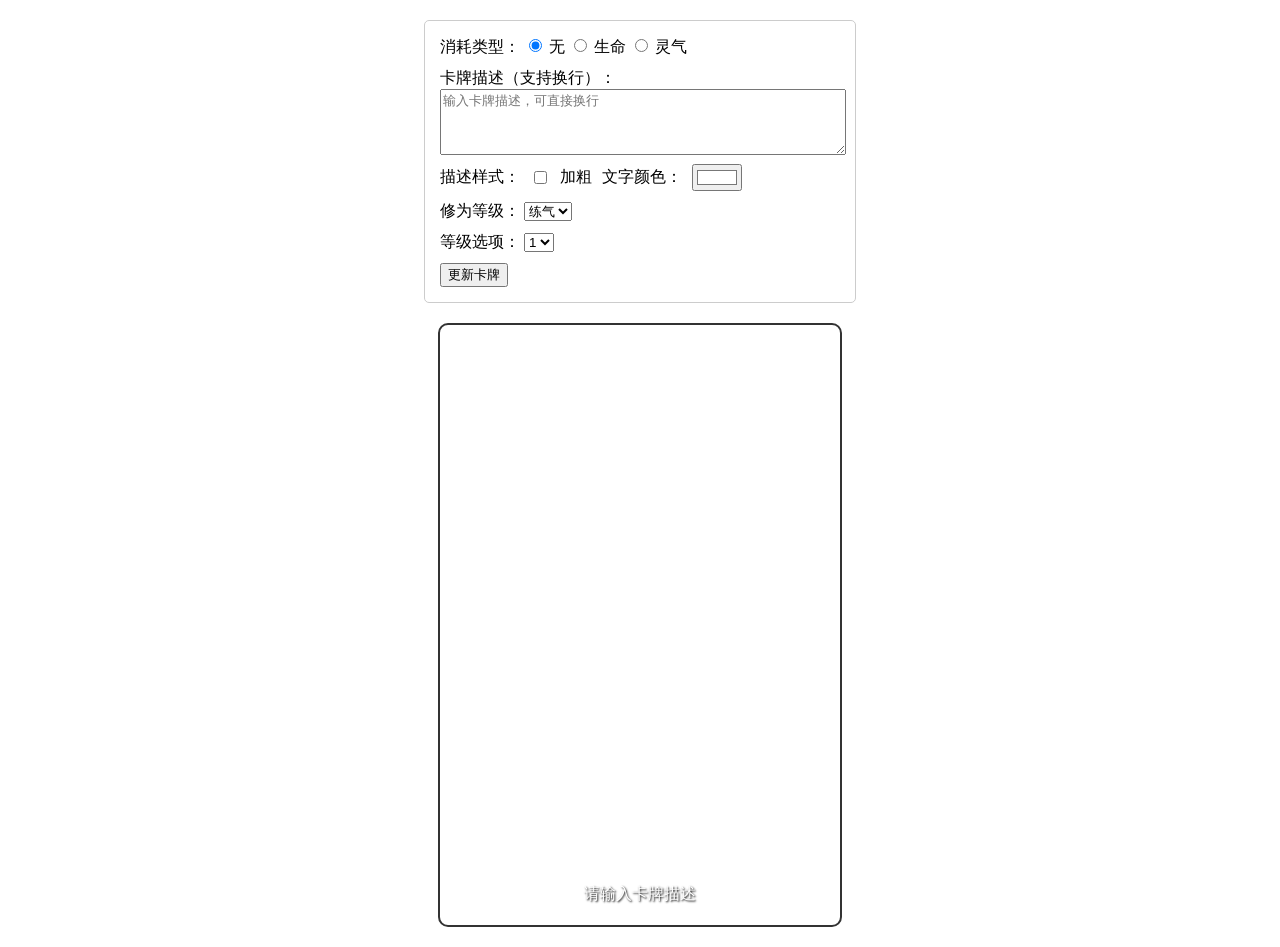
==== index.html @ ec256c12 "Add files via upload" ====
<!DOCTYPE html>
<html lang="zh-CN">
<head>
    <meta charset="UTF-8">
    <title>卡牌生成器</title>
    <style>
        .card-container {
            width: 400px;
            height: 600px;
            margin: 20px auto;
            border: 2px solid #333;
            border-radius: 10px;
            position: relative;
            overflow: hidden;
        }
        .card-bg {
            width: 100%;
            height: 100%;
            background-size: cover;
            background-position: center;
            transition: background-image 0.3s ease;
        }
        .cost-wrapper {
            position: absolute;
            top: 20px;
            left: 20px;
            width: 40px;
            height: 40px;
            position: relative;
        }
        .cost-icon {
            width: 100%;
            height: 100%;
            display: none;
        }
        .cost-num {
            position: absolute;
            top: 0;
            left: 0;
            width: 100%;
            height: 100%;
            line-height: 40 line-height: 40px;
            text-align: center;
            color: #fff;
            font-size: 18px;
            text-shadow: 1px 1px 2px #000;
            display: none;
        }
        .card-desc {
            position: absolute;
            bottom: 20px;
            left: 0;
            right: 0;
            padding: 0 15px;
            text-align: center;
            white-space: pre-line;
            text-shadow: 1px 1px 2px #000;
            transition: color 0.3s ease, font-weight 0.3s ease;
        }
        .config-panel {
            width: 400px;
            margin: 20px auto;
            padding: 15px;
            border: 1px solid #ccc;
            border-radius: 5px;
        }
        .config-item {
            margin-bottom: 10px;
        }
        textarea {
            width: 100%;
            min-height: 60px;
            resize: vertical;
        }
        .cost-num-input {
            display: none;
            width: 60px;
            margin-left: 10px;
        }
        .desc-style-controls {
            margin-top: 5px;
            display: flex;
            gap: 10px;
            align-items: center;
        }
    </style>
</head>
<body>
    <div class="config-panel">
        <!-- 消耗类型单选及数字输入 -->
        <div class="config-item">
            <label>消耗类型：</label>
            <input type="radio" name="costType" value="none" checked> 无
            <input type="radio" name="costType" value="life"> 生命
            <input type="radio" name="costType" value="spirit"> 灵气
            <input type="number" id="costNumInput" class="cost-num-input" placeholder="数值" min="1" value="1">
        </div>
        <!-- 卡牌描述及样式控制 -->
        <div class="config-item">
            <label>卡牌描述（支持换行）：</label>
            <textarea id="descInput" placeholder="输入卡牌描述，可直接换行"></textarea>
            <div class="desc-style-controls">
                <label>描述样式：</label>
                <input type="checkbox" id="descBold"> 加粗
                <label>文字颜色：</label>
                <input type="color" id="descColor" value="#ffffff">
            </div>
        </div>
        <!-- 修为和等级项 -->
        <div class="config-item">
            <label>修为等级：</label>
            <select id="xiuweiSelect">
                <option value="Lianqi">练气</option>
                <option value="Zhuji">筑基</option>
                <option value="Jindan">金丹</option>
                <option value="Yingyuan">元婴</option>
                <option value="Huashen">化神</option>
                <option value="Fanxu">返虚</option>
            </select>
        </div>
        <div class="config-item">
            <label>等级选项：</label>
            <select id="levelSelect">
                <option value="0">1</option>
                <option value="1">2</option>
                <option value="2">3</option>
            </select>
        </div>
        <button onclick="updateCard()">更新卡牌</button>
    </div>

    <div class="card-container">
        <div class="card-bg" id="cardBg"></div>
        <div class="cost-wrapper">
            <img id="costIcon" class="cost-icon" src="" alt="消耗图标">
            <div id="costNum" class="cost-num"></div>
        </div>
        <div class="card-desc" id="cardDesc"></div>
    </div>

    <script>
        // 监听消耗类型切换，控制数字输入框显示
        const costTypeRadios = document.querySelectorAll('input[name="costType"]');
        const costNumInput = document.getElementById('costNumInput');
        costTypeRadios.forEach(radio => {
            radio.addEventListener('change', function() {
                costNumInput.style.display = this.value === 'none' ? 'none' : 'inline-block';
                updateCard();
            });
        });

        // 监听描述样式控件变化，实时更新
        const descBold = document.getElementById('descBold');
        const descColor = document.getElementById('descColor');
        descBold.addEventListener('change', updateCard);
        descColor.addEventListener('input', updateCard);

        // 初始化卡牌
        updateCard();

        function updateCard() {
            // 处理消耗类型、图标和数字
            const selectedCostType = document.querySelector('input[name="costType"]:checked').value;
            const costNum = document.getElementById('costNumInput').value || 1;
            const costIconEl = document.getElementById('costIcon');
            const costNumEl = document.getElementById('costNum');
            
            if (selectedCostType === 'none') {
                costIconEl.style.display = 'none';
                costNumEl.style.display = 'none';
            } else {
                // 区分生命和灵气图标（可替换实际链接）
                const iconUrl = selectedCostType === 'life' 
                    ? 'https://gitee.com/banlijam/yxp-card-builder/raw/master/Icon_%E7%81%B5%E6%B0%94(%E5%8D%A1%E7%89%8C).png' 
                    : 'https://gitee.com/banlijam/yxp-card-builder/raw/master/Icon_%E7%81%B5%E6%B0%94(%E5%8D%A1%E7%89%8C).png';
                costIconEl.src = iconUrl;
                costIconEl.style.display = 'block';
                costNumEl.innerText = costNum;
                costNumEl.style.display = 'block';
            }

            // 处理描述及样式
            const descContent = document.getElementById("descInput").value;
            const descEl = document.getElementById("cardDesc");
            descEl.innerHTML = descContent || "请输入卡牌描述";
            // 设置加粗和颜色
            descEl.style.fontWeight = descBold.checked ? 'bold' : 'normal';
            descEl.style.color = descColor.value;

            // 处理修为和背景切换
            const xiuwei = document.getElementById("xiuweiSelect").value;
            const bgLevel = document.getElementById("levelSelect").value;
            const bgUrl = `https://gitee.com/banlijam/yxp-card-builder/raw/master/CardUI_${xiuwei}_${bgLevel}.png`;
            document.getElementById("cardBg").style.backgroundImage = `url(${bgUrl})`;
        }
    </script>
</body>
</html>
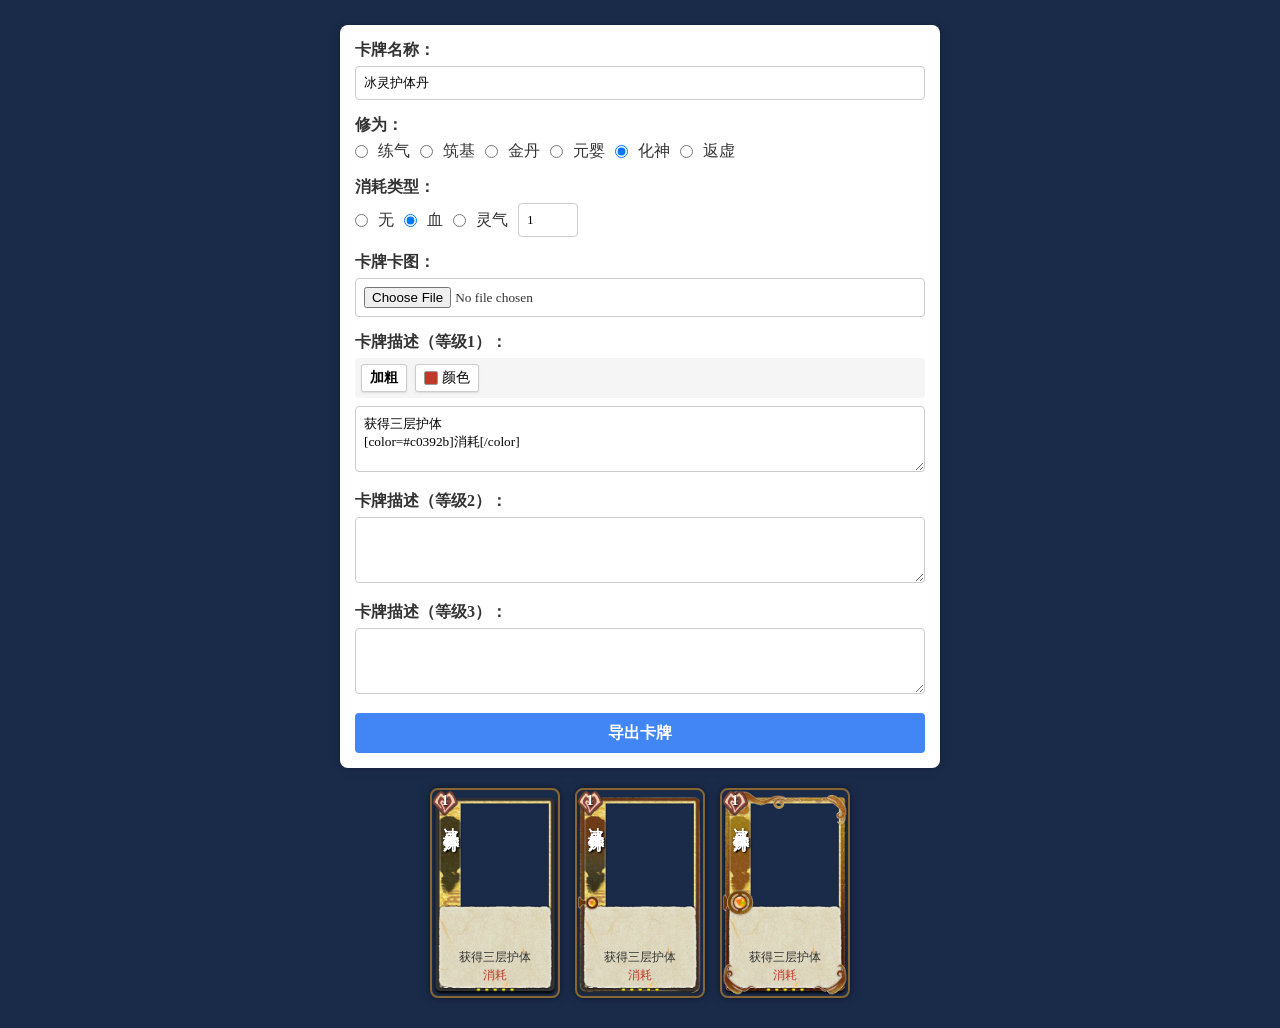
==== commit 7eb2ee7a: "Add files via upload" ====
--- a/index.html
+++ b/index.html
@@ -2,197 +2,101 @@
 <html lang="zh-CN">
 <head>
     <meta charset="UTF-8">
-    <title>卡牌生成器</title>
-    <style>
-        .card-container {
-            width: 400px;
-            height: 600px;
-            margin: 20px auto;
-            border: 2px solid #333;
-            border-radius: 10px;
-            position: relative;
-            overflow: hidden;
-        }
-        .card-bg {
-            width: 100%;
-            height: 100%;
-            background-size: cover;
-            background-position: center;
-            transition: background-image 0.3s ease;
-        }
-        .cost-wrapper {
-            position: absolute;
-            top: 20px;
-            left: 20px;
-            width: 40px;
-            height: 40px;
-            position: relative;
-        }
-        .cost-icon {
-            width: 100%;
-            height: 100%;
-            display: none;
-        }
-        .cost-num {
-            position: absolute;
-            top: 0;
-            left: 0;
-            width: 100%;
-            height: 100%;
-            line-height: 40 line-height: 40px;
-            text-align: center;
-            color: #fff;
-            font-size: 18px;
-            text-shadow: 1px 1px 2px #000;
-            display: none;
-        }
-        .card-desc {
-            position: absolute;
-            bottom: 20px;
-            left: 0;
-            right: 0;
-            padding: 0 15px;
-            text-align: center;
-            white-space: pre-line;
-            text-shadow: 1px 1px 2px #000;
-            transition: color 0.3s ease, font-weight 0.3s ease;
-        }
-        .config-panel {
-            width: 400px;
-            margin: 20px auto;
-            padding: 15px;
-            border: 1px solid #ccc;
-            border-radius: 5px;
-        }
-        .config-item {
-            margin-bottom: 10px;
-        }
-        textarea {
-            width: 100%;
-            min-height: 60px;
-            resize: vertical;
-        }
-        .cost-num-input {
-            display: none;
-            width: 60px;
-            margin-left: 10px;
-        }
-        .desc-style-controls {
-            margin-top: 5px;
-            display: flex;
-            gap: 10px;
-            align-items: center;
-        }
-    </style>
+    <meta name="viewport" content="width=device-width, initial-scale=1.0">
+    <title>弈仙牌卡牌生成器</title>
+    <script src="https://cdn.jsdelivr.net/npm/html2canvas@1.4.1/dist/html2canvas.min.js"></script>
+    <link rel="stylesheet" href="./card-style.css">
 </head>
 <body>
     <div class="config-panel">
-        <!-- 消耗类型单选及数字输入 -->
+        <div class="config-item">
+            <label>卡牌名称：</label>
+            <input type="text" id="cardNameInput" value="冰灵护体丹" oninput="updateCards()">
+        </div>
+        <div class="config-item">
+            <label>修为：</label>
+            <div class="xiuwei-radio-group">
+                <input type="radio" name="xiuwei" value="LianQi" onchange="updateCards()"> 练气
+                <input type="radio" name="xiuwei" value="ZhuJi" onchange="updateCards()"> 筑基
+                <input type="radio" name="xiuwei" value="JinDan" onchange="updateCards()"> 金丹
+                <input type="radio" name="xiuwei" value="YuanYing" id="xiuweiYingYuan" onchange="updateCards()"> 元婴
+                <input type="radio" name="xiuwei" value="HuaShen" checked onchange="updateCards()"> 化神
+                <input type="radio" name="xiuwei" value="FanXu" onchange="updateCards()"> 返虚
+            </div>
+        </div>
         <div class="config-item">
             <label>消耗类型：</label>
-            <input type="radio" name="costType" value="none" checked> 无
-            <input type="radio" name="costType" value="life"> 生命
-            <input type="radio" name="costType" value="spirit"> 灵气
-            <input type="number" id="costNumInput" class="cost-num-input" placeholder="数值" min="1" value="1">
-        </div>
-        <!-- 卡牌描述及样式控制 -->
-        <div class="config-item">
-            <label>卡牌描述（支持换行）：</label>
-            <textarea id="descInput" placeholder="输入卡牌描述，可直接换行"></textarea>
-            <div class="desc-style-controls">
-                <label>描述样式：</label>
-                <input type="checkbox" id="descBold"> 加粗
-                <label>文字颜色：</label>
-                <input type="color" id="descColor" value="#ffffff">
+            <div class="cost-type-group">
+                <input type="radio" name="costType" value="none" onchange="toggleCostInput()"> 无
+                <input type="radio" name="costType" value="life" checked onchange="toggleCostInput()"> 血
+                <input type="radio" name="costType" value="spirit" onchange="toggleCostInput()"> 灵气
+                <input type="number" id="costNumInput" value="1" style="width: 60px;" oninput="updateCards()">
             </div>
         </div>
-        <!-- 修为和等级项 -->
         <div class="config-item">
-            <label>修为等级：</label>
-            <select id="xiuweiSelect">
-                <option value="Lianqi">练气</option>
-                <option value="Zhuji">筑基</option>
-                <option value="Jindan">金丹</option>
-                <option value="Yingyuan">元婴</option>
-                <option value="Huashen">化神</option>
-                <option value="Fanxu">返虚</option>
-            </select>
+            <label>卡牌卡图：</label>
+            <input type="file" id="cardImgInput" accept="image/*" onchange="previewCardImg()">
         </div>
         <div class="config-item">
-            <label>等级选项：</label>
-            <select id="levelSelect">
-                <option value="0">1</option>
-                <option value="1">2</option>
-                <option value="2">3</option>
-            </select>
+            <label>卡牌描述（等级1）：</label>
+            <div class="rich-text-toolbar">
+                <button class="tool-btn bold" onclick="formatText('bold', 'descInput')">加粗</button>
+                <button class="color-picker-btn" onclick="document.getElementById('textColorPicker').click()">
+                    <span class="color-block" id="previewColor"></span>
+                    颜色
+                </button>
+                <input type="color" id="textColorPicker" value="#c0392b" title="设置文字颜色" onchange="updateColorPreview()">
+            </div>
+            <textarea id="descInput" rows="3" oninput="updateCards()">获得三层护体
+[color=#c0392b]消耗[/color]</textarea>
         </div>
-        <button onclick="updateCard()">更新卡牌</button>
+        <div class="config-item">
+            <label>卡牌描述（等级2）：</label>
+            <textarea id="descInput2" rows="3" oninput="updateCards()"></textarea>
+        </div>
+        <div class="config-item">
+            <label>卡牌描述（等级3）：</label>
+            <textarea id="descInput3" rows="3" oninput="updateCards()"></textarea>
+        </div>
+        <button class="export-btn" onclick="exportCardsAsImage()">导出卡牌</button>
     </div>
 
-    <div class="card-container">
-        <div class="card-bg" id="cardBg"></div>
-        <div class="cost-wrapper">
-            <img id="costIcon" class="cost-icon" src="" alt="消耗图标">
-            <div id="costNum" class="cost-num"></div>
+    <div class="cards-container" id="cardsToExport">
+        <div class="card-container">
+            <div class="card-bg" id="cardBg0" id="cardBg0"></div>
+            <img class="card-img" id="cardImg0" src="" alt="卡图" style="display: none;">
+            <div class="card-desc-bg"></div>
+            <div class="cost-wrapper">
+                <div id="costNum0" class="cost-num">1</div>
+            </div>
+            <div class="card-name" id="cardName0">冰灵护体丹</div>
+            <div class="card-desc" id="cardDesc0">获得三层护体
+<span style="color:#c0392b">消耗</span></div>
         </div>
-        <div class="card-desc" id="cardDesc"></div>
+        <div class="card-container">
+            <div class="card-bg" id="cardBg1"></div>
+            <img class="card-img" id="cardImg1" src="" alt="卡图" style="display: none;">
+            <div class="card-desc-bg"></div>
+            <div class="cost-wrapper">
+                <div id="costNum1" class="cost-num">1</div>
+            </div>
+            <div class="card-name" id="cardName1">冰灵护体丹</div>
+            <div class="card-desc" id="cardDesc1">获得三层护体
+<span style="color:#c0392b">消耗</span></div>
+        </div>
+        <div class="card-container">
+            <div class="card-bg" id="cardBg2"></div>
+            <img class="card-img" id="cardImg2" src="" alt="卡图" style="display: none;">
+            <div class="card-desc-bg"></div>
+            <div class="cost-wrapper">
+                <div id="costNum2" class="cost-num">1</div>
+            </div>
+            <div class="card-name" id="cardName2">冰灵护体丹</div>
+            <div class="card-desc" id="cardDesc2">获得三层护体
+<span style="color:#c0392b">消耗</span></div>
+        </div>
     </div>
 
-    <script>
-        // 监听消耗类型切换，控制数字输入框显示
-        const costTypeRadios = document.querySelectorAll('input[name="costType"]');
-        const costNumInput = document.getElementById('costNumInput');
-        costTypeRadios.forEach(radio => {
-            radio.addEventListener('change', function() {
-                costNumInput.style.display = this.value === 'none' ? 'none' : 'inline-block';
-                updateCard();
-            });
-        });
-
-        // 监听描述样式控件变化，实时更新
-        const descBold = document.getElementById('descBold');
-        const descColor = document.getElementById('descColor');
-        descBold.addEventListener('change', updateCard);
-        descColor.addEventListener('input', updateCard);
-
-        // 初始化卡牌
-        updateCard();
-
-        function updateCard() {
-            // 处理消耗类型、图标和数字
-            const selectedCostType = document.querySelector('input[name="costType"]:checked').value;
-            const costNum = document.getElementById('costNumInput').value || 1;
-            const costIconEl = document.getElementById('costIcon');
-            const costNumEl = document.getElementById('costNum');
-            
-            if (selectedCostType === 'none') {
-                costIconEl.style.display = 'none';
-                costNumEl.style.display = 'none';
-            } else {
-                // 区分生命和灵气图标（可替换实际链接）
-                const iconUrl = selectedCostType === 'life' 
-                    ? 'https://gitee.com/banlijam/yxp-card-builder/raw/master/Icon_%E7%81%B5%E6%B0%94(%E5%8D%A1%E7%89%8C).png' 
-                    : 'https://gitee.com/banlijam/yxp-card-builder/raw/master/Icon_%E7%81%B5%E6%B0%94(%E5%8D%A1%E7%89%8C).png';
-                costIconEl.src = iconUrl;
-                costIconEl.style.display = 'block';
-                costNumEl.innerText = costNum;
-                costNumEl.style.display = 'block';
-            }
-
-            // 处理描述及样式
-            const descContent = document.getElementById("descInput").value;
-            const descEl = document.getElementById("cardDesc");
-            descEl.innerHTML = descContent || "请输入卡牌描述";
-            // 设置加粗和颜色
-            descEl.style.fontWeight = descBold.checked ? 'bold' : 'normal';
-            descEl.style.color = descColor.value;
-
-            // 处理修为和背景切换
-            const xiuwei = document.getElementById("xiuweiSelect").value;
-            const bgLevel = document.getElementById("levelSelect").value;
-            const bgUrl = `https://gitee.com/banlijam/yxp-card-builder/raw/master/CardUI_${xiuwei}_${bgLevel}.png`;
-            document.getElementById("cardBg").style.backgroundImage = `url(${bgUrl})`;
-        }
-    </script>
+    <script src="./card-script.js"></script>
 </body>
 </html>
--- a/card-style.css
+++ b/card-style.css
@@ -0,0 +1,213 @@
+* {
+    margin: 0;
+    padding: 0;
+    box-sizing: border-box;
+    font-family: "Microsoft YaHei", "SimHei", serif;
+    -webkit-touch-callout: none;
+}
+body {
+    background-color: #1a2b4a;
+    color: #fff;
+    padding: 10px;
+}
+.config-panel {
+    width: 100%;
+    max-width: 600px;
+    margin: 15px auto;
+    padding: 15px;
+    background: #fff;
+    color: #333;
+    border-radius: 8px;
+    box-shadow: 0 0 10px rgba(0,0,0,0.3);
+}
+.config-item {
+    margin-bottom: 15px;
+}
+.config-item label {
+    display: block;
+    margin-bottom: 5px;
+    font-weight: bold;
+}
+input[type="text"], textarea, input[type="number"], input[type="color"], input[type="file"] {
+    width: 100%;
+    padding: 8px;
+    border: 1px solid #ccc;
+    border-radius: 4px;
+    resize: vertical;
+    -webkit-user-select: text;
+    user-select: text;
+}
+.rich-text-toolbar {
+    display: flex;
+    gap: 8px;
+    margin-bottom: 8px;
+    padding: 6px;
+    background: #f5f5f5;
+    border-radius: 4px;
+}
+.tool-btn {
+    padding: 4px 8px;
+    border: 1px solid #ccc;
+    border-radius: 3px;
+    background: #fff;
+    cursor: pointer;
+    font-size: 14px;
+    transition: all 0.2s ease;
+    box-shadow: 0 1px 2px rgba(0,0,0,0.1);
+}
+.tool-btn:hover {
+    background: #e9e9e9;
+    border-color: #999;
+    box-shadow: 0 2px 4px rgba(0,0,0,0.15);
+}
+.tool-btn.bold {
+    font-weight: bold;
+}
+.color-picker-btn {
+    padding: 4px 8px;
+    border: 1px solid #ccc;
+    border-radius: 3px;
+    background: #fff;
+    cursor: pointer;
+    font-size: 14px;
+    display: flex;
+    align-items: center;
+    gap: 4px;
+    transition: all 0.2s ease;
+    box-shadow: 0 1px 2px rgba(0,0,0,0.1);
+}
+.color-picker-btn:hover {
+    background: #e9e9e9;
+    border-color: #999;
+    box-shadow: 0 2px 4px rgba(0,0,0,0.15);
+}
+.color-picker-btn .color-block {
+    width: 14px;
+    height: 14px;
+    border-radius: 2px;
+    background-color: #c0392b;
+    border: 1px solid #999;
+}
+#textColorPicker {
+    display: none;
+}
+.xiuwei-radio-group, .cost-type-group {
+    display: flex;
+    flex-wrap: wrap;
+    gap: 10px;
+    align-items: center;
+}
+.export-btn {
+    width: 100%;
+    height: 40px;
+    background-color: #4285f4;
+    color: #fff;
+    border: none;
+    border-radius: 4px;
+    font-size: 16px;
+    font-weight: bold;
+    cursor: pointer;
+}
+.export-btn:hover {
+    background-color: #3367d6;
+}
+.cards-container {
+    width: 100%;
+    max-width: 1000px;
+    margin: 20px auto;
+    display: flex;
+    gap: 15px;
+    justify-content: center;
+    flex-wrap: wrap;
+}
+.card-container {
+    width: 130px;
+    height: 210px;
+    position: relative;
+    border: 2px solid #886633;
+    border-radius: 8px;
+    overflow: hidden;
+    box-shadow: 0 0 8px rgba(0,0,0,0.5);
+}
+.card-bg {
+    width: 100%;
+    height: 100%;
+    background-size: 100% 100%;
+    background-position: center;
+    background-repeat: no-repeat;
+    position: absolute;
+    top: 0;
+    left: 0;
+    z-index: 0;
+    opacity: 1;
+    visibility: visible;
+}
+.card-desc-bg {
+    position: absolute;
+    bottom: 0;
+    left: 0;
+    right: 0;
+    height: 80px;
+    background: url("desc-bg.png") no-repeat;
+    background-size: 100% 100%;
+    z-index: 1;
+}
+.cost-wrapper {
+    position: absolute;
+    top: 0px;
+    left: 0px;
+    display: flex;
+    flex-direction: column;
+    align-items: center;
+    z-index: 2;
+}
+.cost-num {
+    color: #fff;
+    font-size: 14px;
+    font-weight: bold;
+    text-shadow: 1px 1px 2px #000;
+    display: none;
+    line-height: 1;
+    width: 26px;
+    height: 26px;
+    background-size: 100% 100%;
+    background-position: center;
+    background-repeat: no-repeat;
+    text-align: center;
+    line-height: 22px;
+}
+.card-name {
+    position: absolute;
+    top: 25px;
+    left: 8px;
+    writing-mode: vertical-rl;
+    color: #fff;
+    font-size: 16px;
+    font-weight: bold;
+    text-shadow: 1px 1px 2px #000;
+    z-index: 2;
+    letter-spacing: 2px;
+}
+.card-desc {
+    position: absolute;
+    bottom: 12px;
+    left: 10px;
+    right: 10px;
+    text-align: center;
+    color: #333;
+    font-size: 12px;
+    line-height: 1.5;
+    z-index: 2;
+    white-space: pre-line;
+}
+/* 卡图样式 */
+.card-img {
+    width: 100%;
+    height: 120px;
+    position: absolute;
+    top: 20px;
+    left: 0;
+    z-index: 1;
+    object-fit: cover;
+    opacity: 0.9;
+}
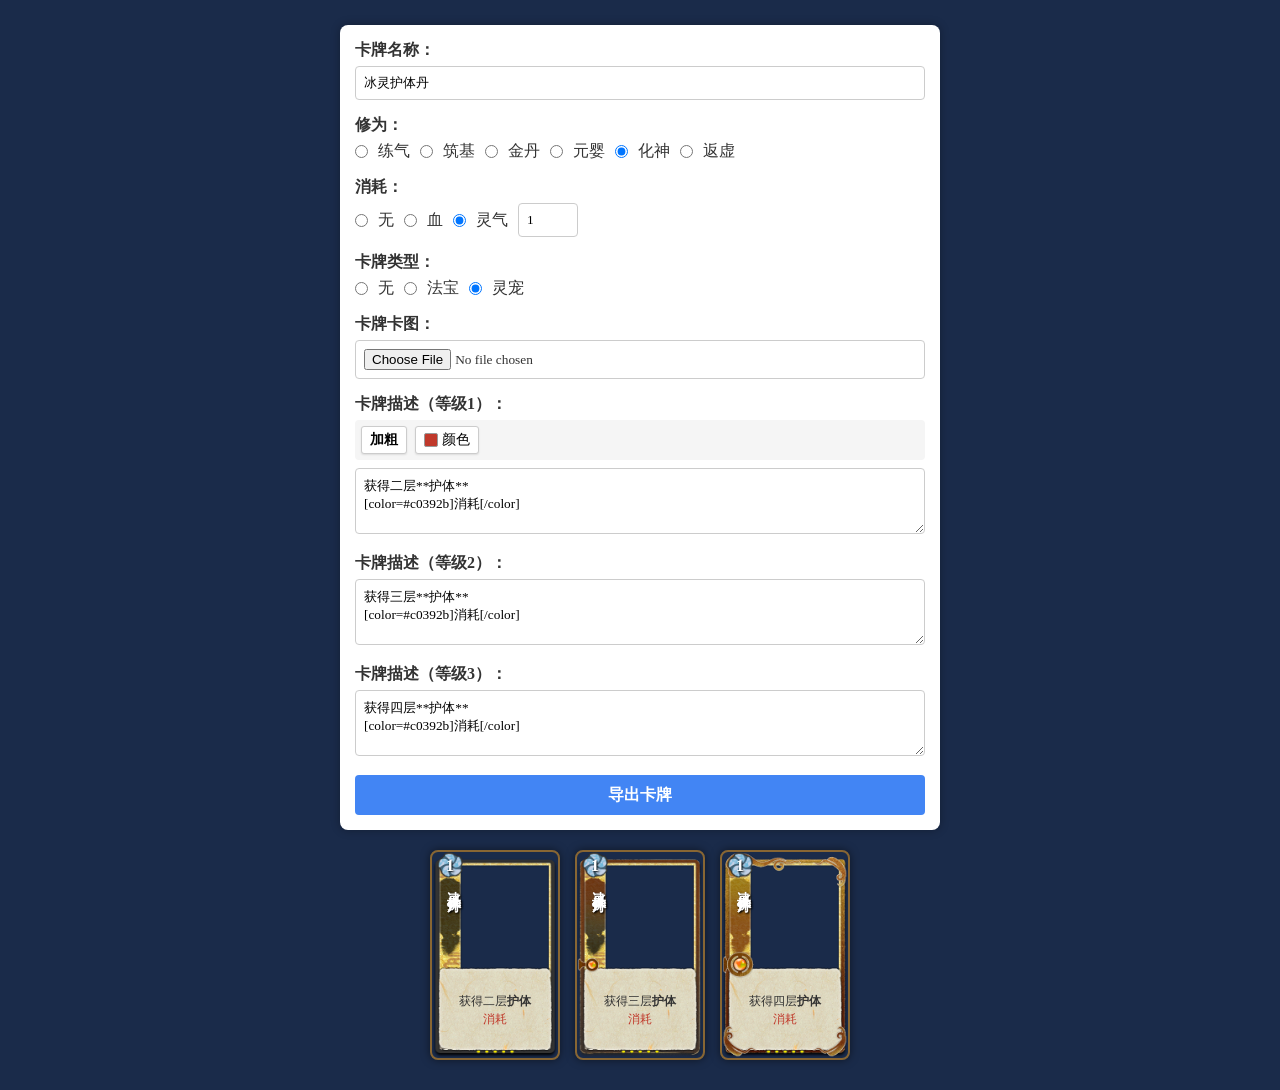
==== commit d4f44073: "1" ====
--- a/index.html
+++ b/index.html
@@ -1,5 +1,6 @@
 <!DOCTYPE html>
 <html lang="zh-CN">
+
 <head>
     <meta charset="UTF-8">
     <meta name="viewport" content="width=device-width, initial-scale=1.0">
@@ -7,6 +8,7 @@
     <script src="https://cdn.jsdelivr.net/npm/html2canvas@1.4.1/dist/html2canvas.min.js"></script>
     <link rel="stylesheet" href="./card-style.css">
 </head>
+
 <body>
     <div class="config-panel">
         <div class="config-item">
@@ -25,12 +27,20 @@
             </div>
         </div>
         <div class="config-item">
-            <label>消耗类型：</label>
+            <label>消耗：</label>
             <div class="cost-type-group">
                 <input type="radio" name="costType" value="none" onchange="toggleCostInput()"> 无
-                <input type="radio" name="costType" value="life" checked onchange="toggleCostInput()"> 血
-                <input type="radio" name="costType" value="spirit" onchange="toggleCostInput()"> 灵气
+                <input type="radio" name="costType" value="life" onchange="toggleCostInput()"> 血
+                <input type="radio" name="costType" value="spirit" checked onchange="toggleCostInput()"> 灵气
                 <input type="number" id="costNumInput" value="1" style="width: 60px;" oninput="updateCards()">
+            </div>
+        </div>
+        <div class="config-item">
+            <label>卡牌类型：</label>
+            <div class="cost-type-group">
+                <input type="radio" name="cardType" value="none" onchange="toggleCardInput()"> 无
+                <input type="radio" name="cardType" value="fabao" onchange="toggleCardInput()"> 法宝
+                <input type="radio" name="cardType" value="lingchong" checked onchange="toggleCardInput()"> 灵宠
             </div>
         </div>
         <div class="config-item">
@@ -47,56 +57,68 @@
                 </button>
                 <input type="color" id="textColorPicker" value="#c0392b" title="设置文字颜色" onchange="updateColorPreview()">
             </div>
-            <textarea id="descInput" rows="3" oninput="updateCards()">获得三层护体
+            <textarea id="descInput" rows="3" oninput="updateCards()">获得二层**护体**
 [color=#c0392b]消耗[/color]</textarea>
         </div>
         <div class="config-item">
             <label>卡牌描述（等级2）：</label>
-            <textarea id="descInput2" rows="3" oninput="updateCards()"></textarea>
+            <textarea id="descInput2" rows="3" oninput="updateCards()">获得三层**护体**
+[color=#c0392b]消耗[/color]</textarea>
         </div>
         <div class="config-item">
             <label>卡牌描述（等级3）：</label>
-            <textarea id="descInput3" rows="3" oninput="updateCards()"></textarea>
+            <textarea id="descInput3" rows="3" oninput="updateCards()">获得四层**护体**
+[color=#c0392b]消耗[/color]</textarea>
         </div>
         <button class="export-btn" onclick="exportCardsAsImage()">导出卡牌</button>
     </div>
 
     <div class="cards-container" id="cardsToExport">
         <div class="card-container">
+            <img class="card-img" id="cardImg0" src="" alt="卡图" style="display: none;">
             <div class="card-bg" id="cardBg0" id="cardBg0"></div>
-            <img class="card-img" id="cardImg0" src="" alt="卡图" style="display: none;">
             <div class="card-desc-bg"></div>
             <div class="cost-wrapper">
                 <div id="costNum0" class="cost-num">1</div>
             </div>
             <div class="card-name" id="cardName0">冰灵护体丹</div>
-            <div class="card-desc" id="cardDesc0">获得三层护体
-<span style="color:#c0392b">消耗</span></div>
+            <div class="card-parent">
+                <div class="card-desc" id="cardDesc0">获得二层护体
+                    <span style="color:#c0392b">消耗</span>
+                </div>
+            </div>
         </div>
         <div class="card-container">
+            <img class="card-img" id="cardImg1" src="" alt="卡图" style="display: none;">
             <div class="card-bg" id="cardBg1"></div>
-            <img class="card-img" id="cardImg1" src="" alt="卡图" style="display: none;">
             <div class="card-desc-bg"></div>
             <div class="cost-wrapper">
                 <div id="costNum1" class="cost-num">1</div>
             </div>
             <div class="card-name" id="cardName1">冰灵护体丹</div>
-            <div class="card-desc" id="cardDesc1">获得三层护体
-<span style="color:#c0392b">消耗</span></div>
+            <div class="card-parent">
+                <div class="card-desc" id="cardDesc1">获得二层护体
+                    <span style="color:#c0392b">消耗</span>
+                </div>
+            </div>
         </div>
         <div class="card-container">
+            <img class="card-img" id="cardImg2" src="" alt="卡图" style="display: none;">
             <div class="card-bg" id="cardBg2"></div>
-            <img class="card-img" id="cardImg2" src="" alt="卡图" style="display: none;">
             <div class="card-desc-bg"></div>
             <div class="cost-wrapper">
                 <div id="costNum2" class="cost-num">1</div>
             </div>
             <div class="card-name" id="cardName2">冰灵护体丹</div>
-            <div class="card-desc" id="cardDesc2">获得三层护体
-<span style="color:#c0392b">消耗</span></div>
+            <div class="card-parent">
+                <div class="card-desc" id="cardDesc2">获得二层护体
+                    <span style="color:#c0392b">消耗</span>
+                </div>
+            </div>
         </div>
     </div>
 
     <script src="./card-script.js"></script>
 </body>
-</html>
+
+</html>
--- a/card-style.css
+++ b/card-style.css
@@ -1,15 +1,22 @@
+@font-face {
+    font-family: 'MyCustomFont';
+    src: url('1.ttf') format('truetype');
+}
+
 * {
     margin: 0;
     padding: 0;
     box-sizing: border-box;
-    font-family: "Microsoft YaHei", "SimHei", serif;
+    font-family: "MyCustomFont", "SimHei", serif;
     -webkit-touch-callout: none;
 }
+
 body {
     background-color: #1a2b4a;
     color: #fff;
     padding: 10px;
 }
+
 .config-panel {
     width: 100%;
     max-width: 600px;
@@ -18,17 +25,24 @@
     background: #fff;
     color: #333;
     border-radius: 8px;
-    box-shadow: 0 0 10px rgba(0,0,0,0.3);
-}
+    box-shadow: 0 0 10px rgba(0, 0, 0, 0.3);
+}
+
 .config-item {
     margin-bottom: 15px;
 }
+
 .config-item label {
     display: block;
     margin-bottom: 5px;
     font-weight: bold;
 }
-input[type="text"], textarea, input[type="number"], input[type="color"], input[type="file"] {
+
+input[type="text"],
+textarea,
+input[type="number"],
+input[type="color"],
+input[type="file"] {
     width: 100%;
     padding: 8px;
     border: 1px solid #ccc;
@@ -37,6 +51,7 @@
     -webkit-user-select: text;
     user-select: text;
 }
+
 .rich-text-toolbar {
     display: flex;
     gap: 8px;
@@ -45,6 +60,7 @@
     background: #f5f5f5;
     border-radius: 4px;
 }
+
 .tool-btn {
     padding: 4px 8px;
     border: 1px solid #ccc;
@@ -53,16 +69,19 @@
     cursor: pointer;
     font-size: 14px;
     transition: all 0.2s ease;
-    box-shadow: 0 1px 2px rgba(0,0,0,0.1);
-}
+    box-shadow: 0 1px 2px rgba(0, 0, 0, 0.1);
+}
+
 .tool-btn:hover {
     background: #e9e9e9;
     border-color: #999;
-    box-shadow: 0 2px 4px rgba(0,0,0,0.15);
-}
+    box-shadow: 0 2px 4px rgba(0, 0, 0, 0.15);
+}
+
 .tool-btn.bold {
     font-weight: bold;
 }
+
 .color-picker-btn {
     padding: 4px 8px;
     border: 1px solid #ccc;
@@ -74,13 +93,15 @@
     align-items: center;
     gap: 4px;
     transition: all 0.2s ease;
-    box-shadow: 0 1px 2px rgba(0,0,0,0.1);
-}
+    box-shadow: 0 1px 2px rgba(0, 0, 0, 0.1);
+}
+
 .color-picker-btn:hover {
     background: #e9e9e9;
     border-color: #999;
-    box-shadow: 0 2px 4px rgba(0,0,0,0.15);
-}
+    box-shadow: 0 2px 4px rgba(0, 0, 0, 0.15);
+}
+
 .color-picker-btn .color-block {
     width: 14px;
     height: 14px;
@@ -88,15 +109,19 @@
     background-color: #c0392b;
     border: 1px solid #999;
 }
+
 #textColorPicker {
     display: none;
 }
-.xiuwei-radio-group, .cost-type-group {
+
+.xiuwei-radio-group,
+.cost-type-group {
     display: flex;
     flex-wrap: wrap;
     gap: 10px;
     align-items: center;
 }
+
 .export-btn {
     width: 100%;
     height: 40px;
@@ -108,9 +133,11 @@
     font-weight: bold;
     cursor: pointer;
 }
+
 .export-btn:hover {
     background-color: #3367d6;
 }
+
 .cards-container {
     width: 100%;
     max-width: 1000px;
@@ -120,6 +147,7 @@
     justify-content: center;
     flex-wrap: wrap;
 }
+
 .card-container {
     width: 130px;
     height: 210px;
@@ -127,8 +155,9 @@
     border: 2px solid #886633;
     border-radius: 8px;
     overflow: hidden;
-    box-shadow: 0 0 8px rgba(0,0,0,0.5);
-}
+    box-shadow: 0 0 8px rgba(0, 0, 0, 0.5);
+}
+
 .card-bg {
     width: 100%;
     height: 100%;
@@ -142,28 +171,30 @@
     opacity: 1;
     visibility: visible;
 }
+
 .card-desc-bg {
     position: absolute;
     bottom: 0;
     left: 0;
     right: 0;
     height: 80px;
-    background: url("desc-bg.png") no-repeat;
     background-size: 100% 100%;
     z-index: 1;
 }
+
 .cost-wrapper {
     position: absolute;
     top: 0px;
-    left: 0px;
+    left: 5px;
     display: flex;
     flex-direction: column;
     align-items: center;
     z-index: 2;
 }
+
 .cost-num {
     color: #fff;
-    font-size: 14px;
+    font-size: 17px;
     font-weight: bold;
     text-shadow: 1px 1px 2px #000;
     display: none;
@@ -175,22 +206,38 @@
     background-repeat: no-repeat;
     text-align: center;
     line-height: 22px;
-}
+    padding-top: 3px;
+}
+
 .card-name {
     position: absolute;
-    top: 25px;
-    left: 8px;
+    top: 28px;
+    left: 12px;
     writing-mode: vertical-rl;
     color: #fff;
-    font-size: 16px;
+    font-size: 14px;
     font-weight: bold;
     text-shadow: 1px 1px 2px #000;
     z-index: 2;
     letter-spacing: 2px;
 }
+
+.card-parent {
+    position: absolute;
+    display: flex;
+    align-items: center;
+    top: 120px;
+    /* 垂直居中 */
+    justify-content: center;
+    /* 水平居中，如果需要的话 */
+    height: 75px;
+    left: 9px;
+    width: 107px;
+    /* 父容器需要有一个高度，这里设为视口高度，你可以根据需要调整 */
+}
+
 .card-desc {
-    position: absolute;
-    bottom: 12px;
+    top: 120px;
     left: 10px;
     right: 10px;
     text-align: center;
@@ -200,14 +247,15 @@
     z-index: 2;
     white-space: pre-line;
 }
+
 /* 卡图样式 */
 .card-img {
-    width: 100%;
-    height: 120px;
-    position: absolute;
-    top: 20px;
-    left: 0;
-    z-index: 1;
-    object-fit: cover;
+    width: 92px;
+    height: 107px;
+    position: absolute;
+    top: 11px;
+    left: 26px;
+    z-index: -1;
+    object-fit: fill;
     opacity: 0.9;
-}
+}
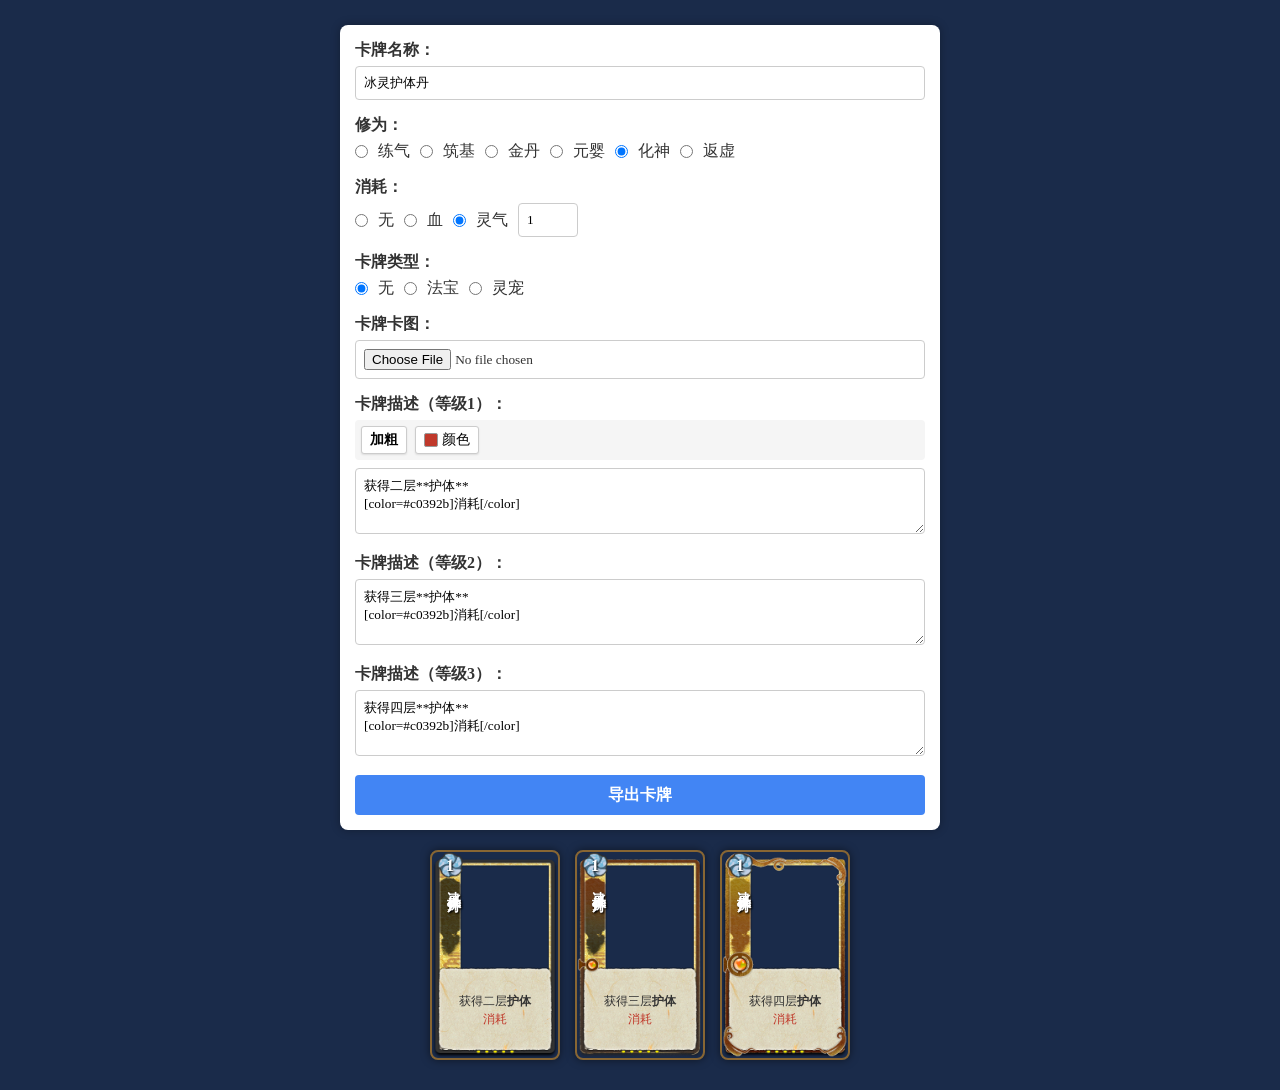
==== commit 4b0a9726: "3" ====
--- a/index.html
+++ b/index.html
@@ -38,9 +38,9 @@
         <div class="config-item">
             <label>卡牌类型：</label>
             <div class="cost-type-group">
-                <input type="radio" name="cardType" value="none" onchange="toggleCardInput()"> 无
+                <input type="radio" name="cardType" value="none" checked onchange="toggleCardInput()"> 无
                 <input type="radio" name="cardType" value="fabao" onchange="toggleCardInput()"> 法宝
-                <input type="radio" name="cardType" value="lingchong" checked onchange="toggleCardInput()"> 灵宠
+                <input type="radio" name="cardType" value="lingchong" onchange="toggleCardInput()"> 灵宠
             </div>
         </div>
         <div class="config-item">
@@ -77,12 +77,11 @@
         <div class="card-container">
             <img class="card-img" id="cardImg0" src="" alt="卡图" style="display: none;">
             <div class="card-bg" id="cardBg0" id="cardBg0"></div>
-            <div class="card-desc-bg"></div>
             <div class="cost-wrapper">
                 <div id="costNum0" class="cost-num">1</div>
             </div>
             <div class="card-name" id="cardName0">冰灵护体丹</div>
-            <div class="card-parent">
+            <div class="card-parent" id="cardDescBg0">
                 <div class="card-desc" id="cardDesc0">获得二层护体
                     <span style="color:#c0392b">消耗</span>
                 </div>
@@ -91,12 +90,11 @@
         <div class="card-container">
             <img class="card-img" id="cardImg1" src="" alt="卡图" style="display: none;">
             <div class="card-bg" id="cardBg1"></div>
-            <div class="card-desc-bg"></div>
             <div class="cost-wrapper">
                 <div id="costNum1" class="cost-num">1</div>
             </div>
             <div class="card-name" id="cardName1">冰灵护体丹</div>
-            <div class="card-parent">
+            <div class="card-parent" id="cardDescBg1">
                 <div class="card-desc" id="cardDesc1">获得二层护体
                     <span style="color:#c0392b">消耗</span>
                 </div>
@@ -105,12 +103,11 @@
         <div class="card-container">
             <img class="card-img" id="cardImg2" src="" alt="卡图" style="display: none;">
             <div class="card-bg" id="cardBg2"></div>
-            <div class="card-desc-bg"></div>
             <div class="cost-wrapper">
                 <div id="costNum2" class="cost-num">1</div>
             </div>
             <div class="card-name" id="cardName2">冰灵护体丹</div>
-            <div class="card-parent">
+            <div class="card-parent" id="cardDescBg2">
                 <div class="card-desc" id="cardDesc2">获得二层护体
                     <span style="color:#c0392b">消耗</span>
                 </div>
--- a/card-style.css
+++ b/card-style.css
@@ -227,13 +227,12 @@
     display: flex;
     align-items: center;
     top: 120px;
-    /* 垂直居中 */
     justify-content: center;
-    /* 水平居中，如果需要的话 */
     height: 75px;
     left: 9px;
     width: 107px;
-    /* 父容器需要有一个高度，这里设为视口高度，你可以根据需要调整 */
+    background-position: center;
+    background-size: contain;
 }
 
 .card-desc {
